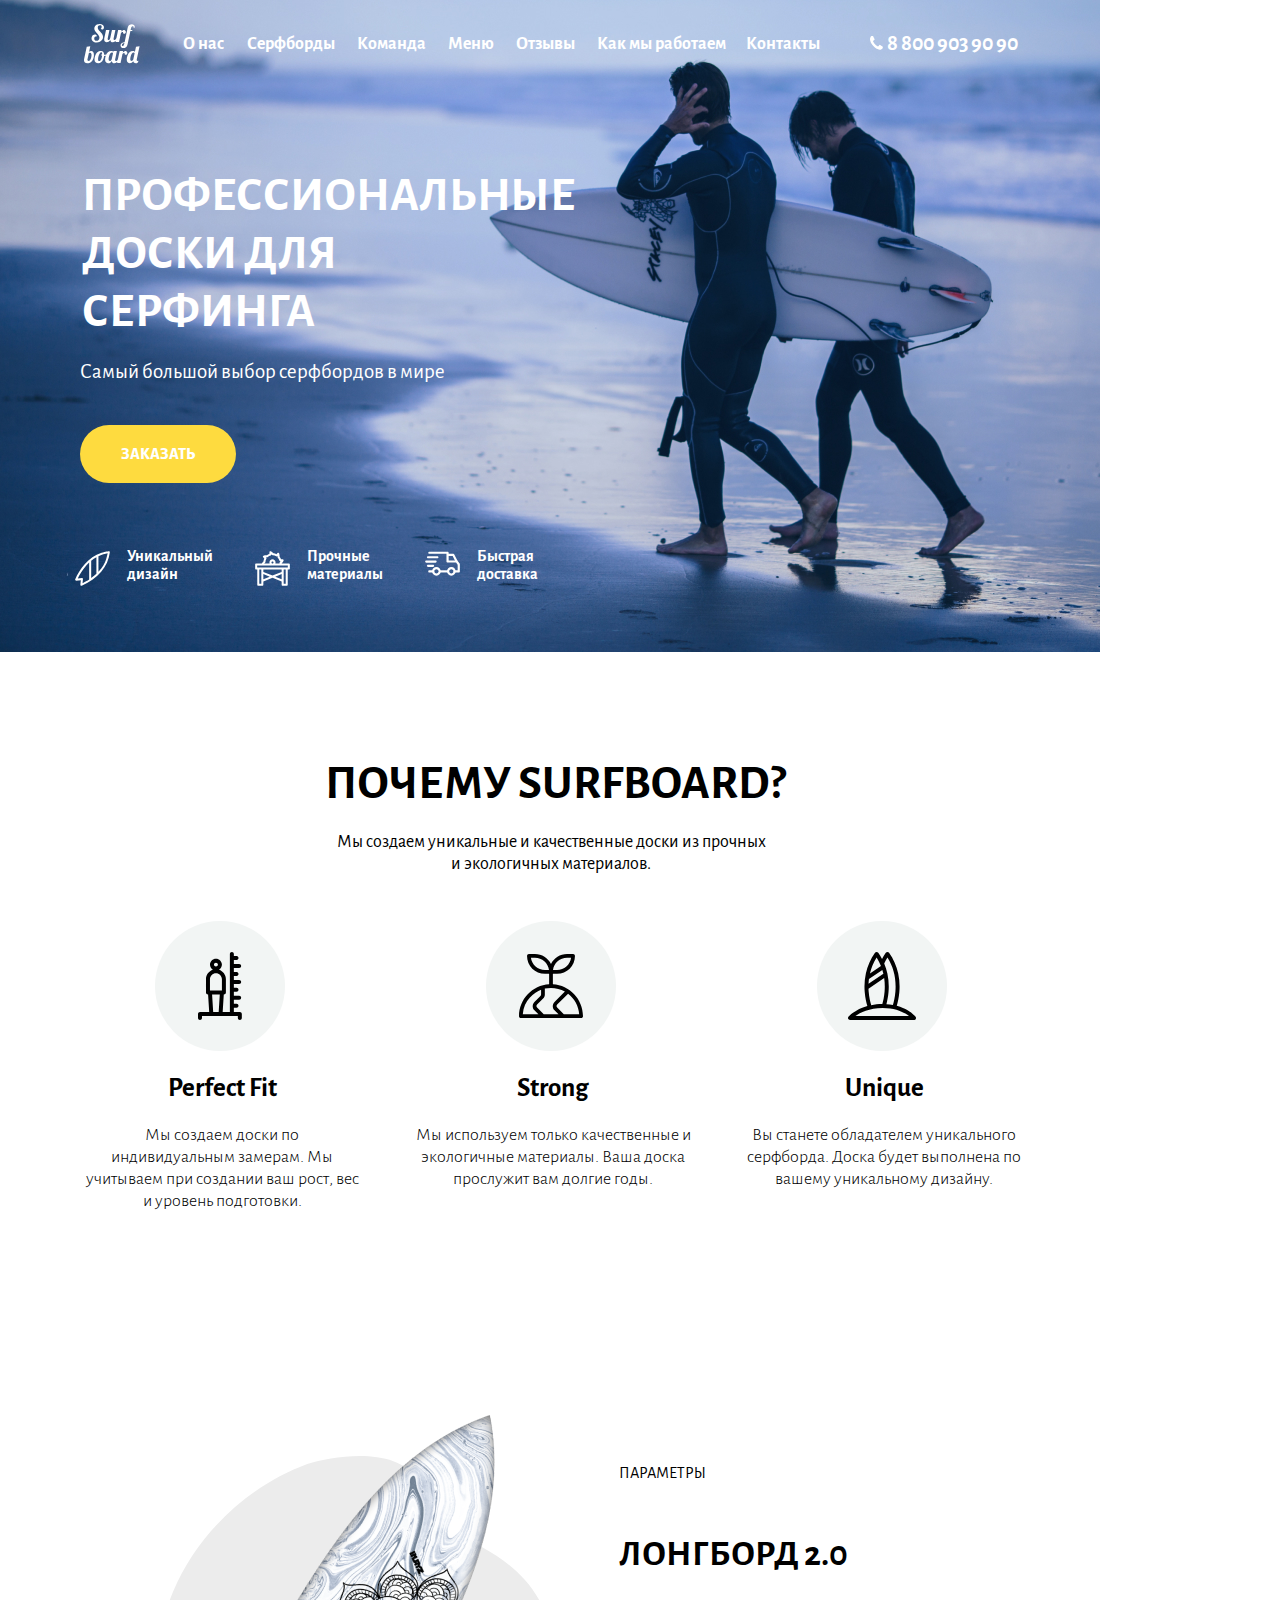
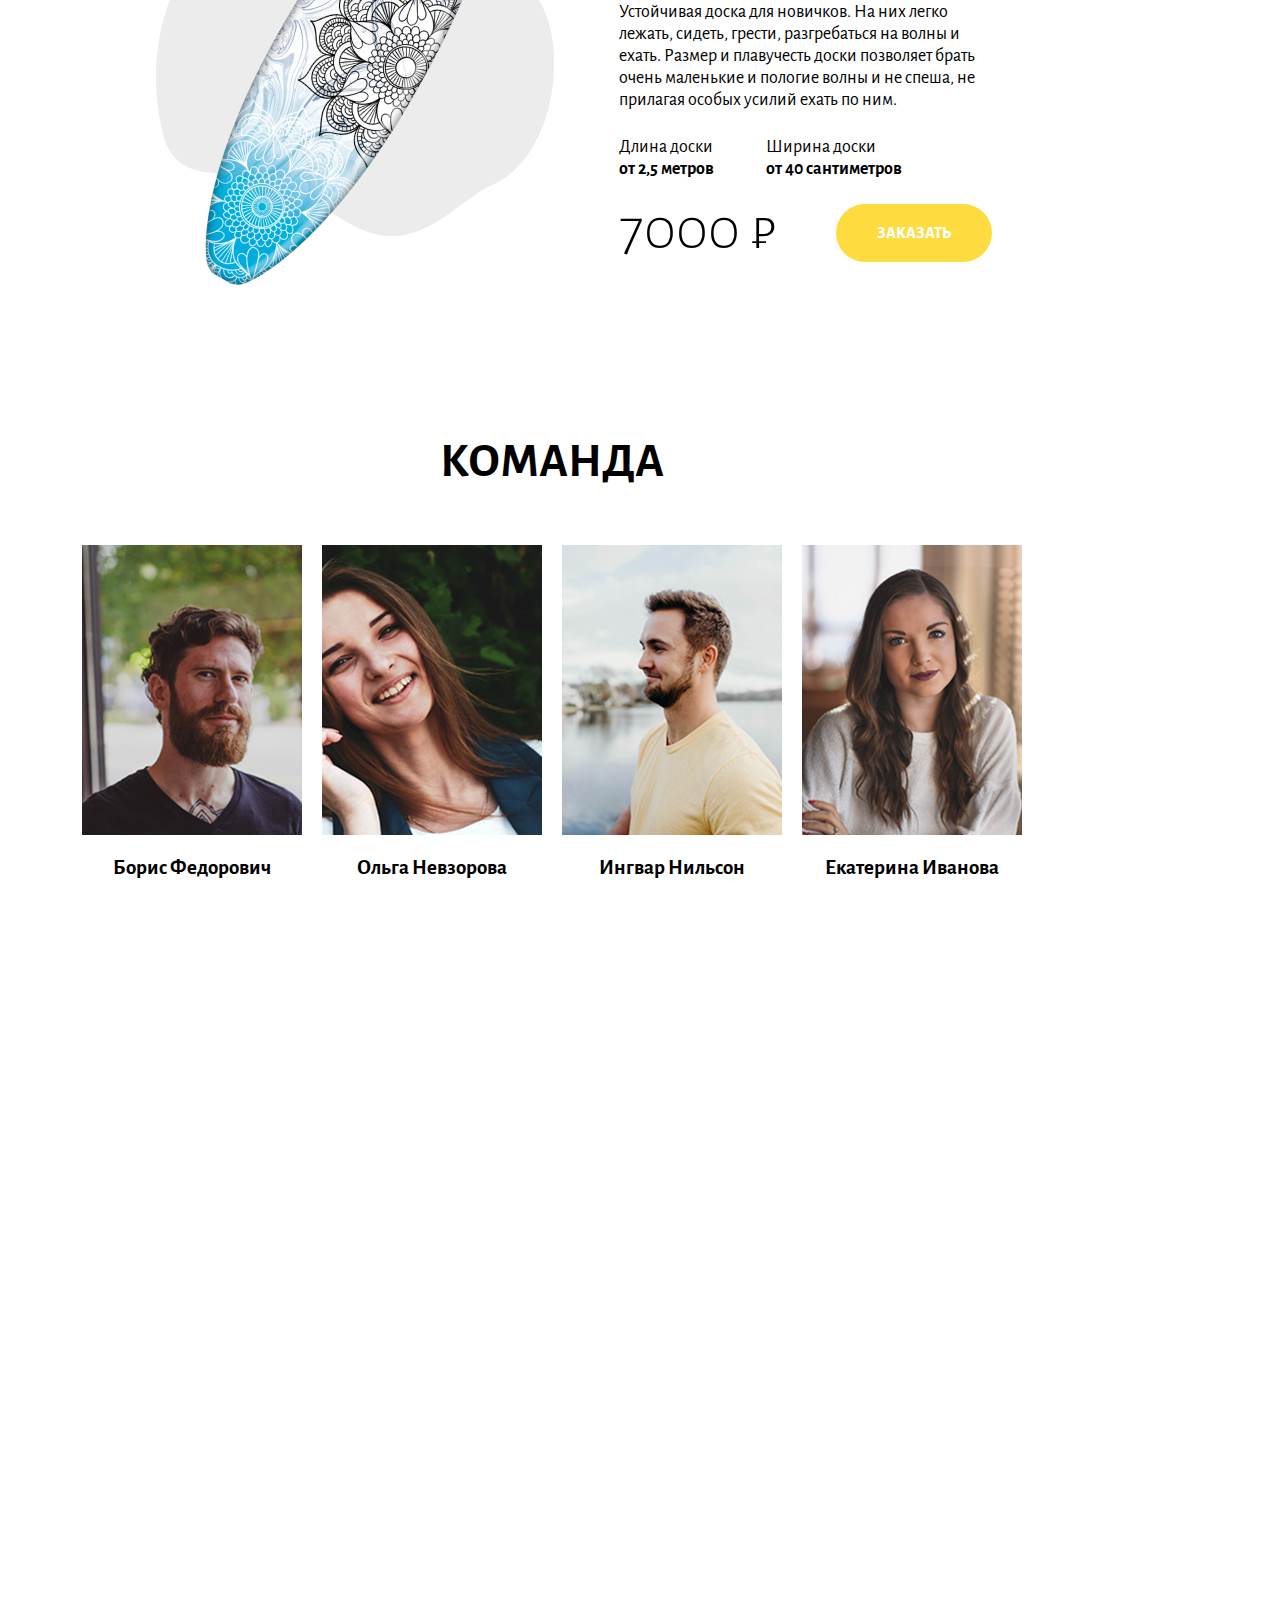
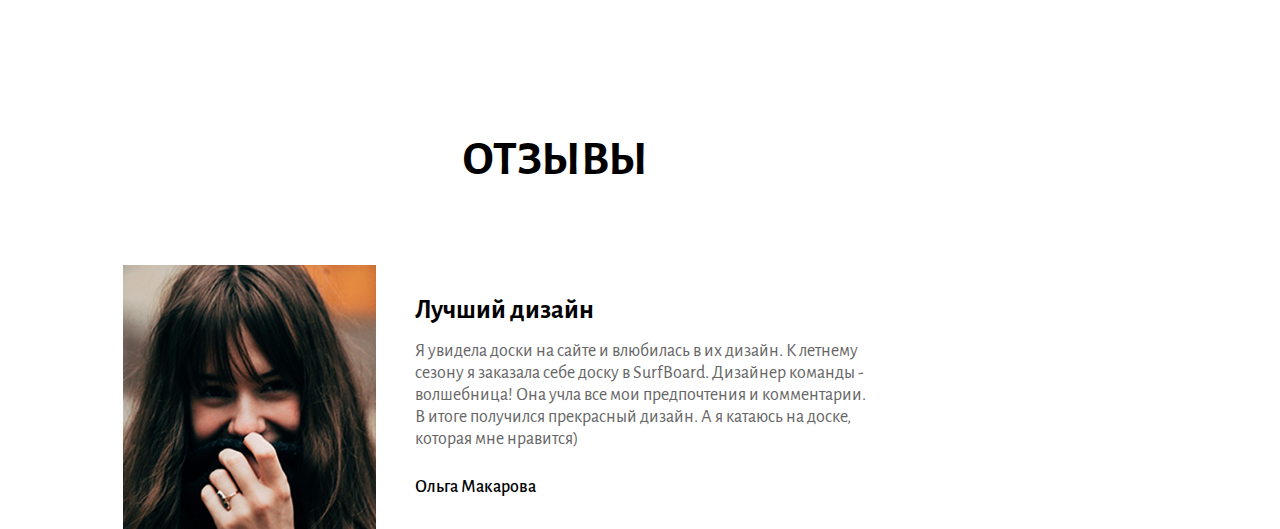
==== index.html @ ab2b44b0 "Новый проект" ====
<!DOCTYPE html>
<html lang="en">

<head>
    <meta charset="UTF-8">
    <meta http-equiv="X-UA-Compatible" content="IE=edge">
    <meta name="viewport" content="width=device-width, initial-scale=1.0">
    <link rel="preconnect" href="https://fonts.googleapis.com">
    <link rel="preconnect" href="https://fonts.gstatic.com" crossorigin>
    <link href="https://fonts.googleapis.com/css2?family=Alegreya+Sans:wght@300;400;700;800&display=swap"
        rel="stylesheet">
    <link href="styles/style.css" rel="stylesheet" type="text/css">
    <title>Surfboard</title>
</head>

<body>
    <div class="main__background">
        <header>
            <img class="logo" src="img/logo.svg">
            <nav class="navigation">
                <ul class="navigation__items">
                    <li class="navigation__item"><a href="">О нас </a></li>
                    <li class="navigation__item"><a href="">Серфборды </a></li>
                    <li class="navigation__item"><a href="">Команда </a></li>
                    <li class="navigation__item"><a href="">Меню </a></li>
                    <li class="navigation__item"><a href="">Отзывы </a></li>
                    <li class="navigation__item"><a href="">Как мы работаем </a></li>
                    <li class="navigation__item"><a href="">Контакты </a></li>
                </ul>
            </nav>
            <main>
                <div class="contact">
                    <img class="contact__img" src="img/phone.svg">
                    <div class="contact__tel">8 800 903 90 90</div>
                </div>
        </header>
        <section class="main">
            <h1 class="main__header">Профессиональные доски для серфинга</h1>

            <!--Вот тут будет бэкграунд и вопросики-->
            <div class="main__desc">Самый большой выбор серфбордов в мире</div>
            <a class="btn main__btn" href="">
                <span class="btn__text">ЗАКАЗАТЬ</span>

            </a>
            <ul class="features">
                <li class="features__item"><img class="features__item__img" src="img/unic.svg">Уникальный дизайн </li>
                <li class="features__item"><img class="features__item__img" src="img/material.svg">Прочные материалы
                </li>
                <li class="features__item"><img class="features__item__img" src="img/car.svg">Быстрая доставка </li>
            </ul>
        </section>
    </div>
    <section class="advantages">
        <h1 class="advantages__header">Почему surfboard?</h1>
        <div class="advantages__desc">Мы создаем уникальные и качественные доски из прочных и экологичных материалов.
        </div>
        <ul class="advantages__list">
            <li class="advantages-item">
                <div class="advantages-item__img-first"></div>
                <div class="advantages-item__header">Perfect Fit</div>
                <div class="advantages-item__desc">Мы создаем доски по индивидуальным замерам. Мы учитываем при создании
                    ваш рост, вес и уровень подготовки.</div>
            </li>
            <li class="advantages-item">
                <div class="advantages-item__img-second"></div>
                <div class="advantages-item__header">Strong</div>
                <div class="advantages-item__desc">Мы используем только качественные и экологичные материалы. Ваша доска
                    прослужит вам долгие годы.</div>
            </li>
            <li class="advantages-item">
                <div class="advantages-item__img-third"></div>
                <div class="advantages-item__header">Unique</div>
                <div class="advantages-item__desc">Вы станете обладателем уникального серфборда. Доска будет выполнена
                    по вашему уникальному дизайну.</div>
            </li>

        </ul>
    </section>
    <section class="board-karusel">
        <h2 class="visually-hidden">Лонгборд 2.0</h2>
        <div class="board-karusel__desc">
            <img class="board-karusel__img" src="img/board.png">
            <div class="board-karusel__setting">ПАРАМЕТРЫ</div>
            <div class="board-karusel__header">Лонгборд 2.0</div>
            <div class="board-karusel__about">Устойчивая доска для новичков. На них легко лежать, сидеть, грести,
                разгребаться на волны и ехать. Размер и плавучесть доски позволяет брать очень маленькие и пологие волны
                и
                не спеша, не прилагая особых усилий ехать по ним.
            </div>
            <ul class="board-karusel__sizes">
                <li class="board-karusel__sizes__header-width">Длина доски</li>
                <li class="board-karusel__sizes__header-height">Ширина доски </li>
                <li class="board-karusel__sizes__width"> от 2,5 метров </li>
                <li class="board-karusel__sizes__height"> от 40 сантиметров </li>
            </ul>
            <div class="board-karusel__price">7000 &#8381;</div>
            <a class="btn board-karusel__btn" href="">
                <span class="btn__text">ЗАКАЗАТЬ</span>

            </a>
        </div>
    </section>
    <section class="team">
        <h1 class="team__header">Команда</h1>
        <ul class="team__members">
            <li class="team__member"><img class="team__member__img" src="img/team1.jpg">Борис Федорович </li>
            <li class="team__member"><img class="team__member__img" src="img/team2.jpg">Ольга Невзорова </li>
            <li class="team__member"><img class="team__member__img" src="img/team3.jpg">Ингвар Нильсон </li>
            <li class="team__member"><img class="team__member__img" src="img/team4.jpg">Екатерина Иванова </li>

        </ul>
    </section>
    <section class="reviews">
        <h1 class="reviews__header">Отзывы</h1>
        <div class="review">
            <img class="reviews__img" src="img/review1.jpg">
            <div class="review__header">Лучший дизайн</div>
            <div class="review__text">Я увидела доски на сайте и влюбилась в их дизайн. К летнему сезону я заказала себе
                доску в SurfBoard. Дизайнер команды - волшебница! Она учла все мои предпочтения и комментарии. В итоге
                получился прекрасный дизайн. А я катаюсь на доске, которая мне нравится)
            </div>
            <div class="review__author">Ольга Макарова
            </div>

        </div>
    </section>
    </main>

</body>

</html>
---- styles/style.css ----
* {
    margin: 0;
    padding: 0;
}

:root {

    --white: #FFFFFF;
    --black: #292929;
}

li {
    list-style: none;
}

a:-webkit-any-link {
    list-style: none;
    text-decoration: none;
    color: var(--white);
}

html {
    font-family: Alegreya Sans;
}

body {

    width: 1110px;
    position: relative;
}

.logo {
    position: absolute;
    top: 24px;
    left: 84px;
}

.main__background {

    background: url("../img/bg.jpg");
    position: absolute;
    width: 1100px;
    height: 652px;
}

.navigation__items {
    width: 637px;
    display: grid;
    grid-template-columns: 1fr 1fr 1fr 1fr 1fr 20% 1fr;
    margin-top: 29px;
    margin-left: 183px;
    gap: 22px;
    color: var(--white);
}

.contact__img {
    position: relative;
    left: 870px;
    top: -24px;
}

.contact__tel {

    font-size: 22px;
    font-style: normal;
    font-weight: 700;
    line-height: 18px;
    letter-spacing: 0px;
    text-align: left;
    color: var(--white);
    position: relative;
    left: 887px;
    top: -45px;

}

.navigation__item {

    font-size: 18px;
    font-style: normal;
    font-weight: 700;
    line-height: 30px;
    letter-spacing: 0px;
    text-align: left;
    white-space: nowrap;

}

.main__header {
    font-family: Alegreya Sans;
    font-size: 48px;
    font-style: normal;
    font-weight: 700;
    line-height: 58px;
    letter-spacing: 0px;
    text-align: left;
    width: 450px;
    text-transform: uppercase;
    margin-top: 70px;
    margin-left: 82px;
    color: var(--white);
}

.main__desc {

    font-size: 21px;
    font-style: normal;
    font-weight: 400;
    line-height: 25px;
    letter-spacing: 0px;
    text-align: left;
    margin-top: 18px;
    margin-left: 80px;
    color: var(--white);
}

.btn {
    height: 60px;
    width: 156px;
    position: relative;
    border-radius: 100px;
    padding: 21px 41px;
    background-color: #FEDB3F;
}

.btn__text {

    font-size: 16px;
    font-style: normal;
    font-weight: 800;
    line-height: 18px;
    letter-spacing: 0px;
    text-align: center;
    text-transform: uppercase;
}

.main__btn {
    left: 80px;
    top: 61px;
}

.features {
    display: grid;
    width: 202px;
    grid-template-columns: 1fr 1fr 1fr;
    gap: 94px;
    margin-top: 144px;
    margin-left: 127px;
    position: relative;
    color: var(--white);
}

.features__item {

    font-size: 16px;
    font-style: normal;
    font-weight: 700;
    line-height: 18px;
    letter-spacing: 0px;
    text-align: left;
}

.features__item__img {
    position: absolute;
    margin-left: -52px;
    margin-top: 4px;
}

.advantages__header {
    font-size: 48px;
    font-style: normal;
    font-weight: 700;
    line-height: 58px;
    letter-spacing: 0px;
    text-align: center;
    text-transform: uppercase;
}

.advantages__desc {
    font-size: 18px;
    font-style: normal;
    font-weight: 400;
    line-height: 22px;
    letter-spacing: 0px;
    text-align: center;
    width: 436px;
    margin-top: 18px;
    margin-left: 333px;
}

.advantages-item__header {
    font-size: 27px;
    font-style: normal;
    font-weight: 700;
    line-height: 32px;
    letter-spacing: 0px;
    text-align: center;
    margin-top: 61px;
}

.advantages-item__desc {
    font-size: 18px;
    font-style: normal;
    font-weight: 300;
    line-height: 22px;
    letter-spacing: 0px;
    margin-top: 20px;
    text-align: center;
}

.advantages {
    position: relative;
    top: 755px;
}

.advantages__list {

    display: grid;
    grid-template-columns: 1fr 1fr 1fr;
    margin-left: 82px;
    margin-top: 136px;
    width: 940px;
    gap: 51px;
}

.advantages-item {
    width: 280px;
}

.advantages-item__img-third {
    position: absolute;
    top: 166px;
    margin-left: 73px;
    border: 0px solid #F2F5F4;
    border-radius: 50%;
    width: 130px;
    padding: 0px;
    height: 130px;
    background: url(/img/unique.svg) no-repeat;
    background-position: center;
    background-color: #F2F5F4;
}

.advantages-item__img-first {
    position: absolute;
    top: 166px;
    margin-left: 73px;
    border: 0px solid #F2F5F4;
    border-radius: 50%;
    width: 130px;
    padding: 0px;
    height: 130px;
    background: url(/img/Perfect.svg) no-repeat;
    background-position: center;
    background-color: #F2F5F4;
}

.advantages-item__img-second {
    position: absolute;
    top: 166px;
    margin-left: 73px;
    border: 0px solid #F2F5F4;
    border-radius: 50%;
    width: 130px;
    padding: 0px;
    height: 130px;
    background: url(/img/strong.svg) no-repeat;
    background-position: center;
    background-color: #F2F5F4;
}

.board-karusel {
    position: relative;
    top: 867px;
}

.visually-hidden {
    display: none;
}

.board-karusel__header {

    font-size: 36px;
    font-style: normal;
    font-weight: 700;
    line-height: 43px;
    letter-spacing: 0px;
    text-align: left;
    text-transform: uppercase;
    margin-top: 50px;

}

.board-karusel__about, .board-karusel__sizes__header-width, .board-karusel__sizes__header-height {

    font-size: 18px;
    font-style: normal;
    font-weight: 400;
    line-height: 22px;
    letter-spacing: 0px;
    text-align: left;
    margin-top: 25px;


}

.board-karusel__sizes__width, .board-karusel__sizes__height {

    font-size: 18px;
    font-style: normal;
    font-weight: 700;
    line-height: 22px;
    letter-spacing: 0px;
    text-align: left;

}

.board-karusel__price {
    font-family: Alegreya Sans;
    font-size: 60px;
    font-style: normal;
    font-weight: 300;
    line-height: 60px;
    letter-spacing: 0px;
    text-align: left;
    margin-top: 20px;

}

.board-karusel__desc {

    width: 374px;
    margin-top: 140px;
    margin-left: 619px;
}

.board-karusel__img {
    position: absolute;
    left: 156px;
    top: -87px;

    background: no-repeat center/100% url("/img/around-board.svg");
}

.board-karusel__sizes {
    display: grid;
    grid-template-columns: 1fr 1fr;
    width: 293px;
}

.board-karusel__btn {
    margin-left: 217px;
    top: -36px;
}

.team {
    margin-top: 1021px;
    margin-left: 82px;
}

.team__members {
    display: grid;
    grid-template-columns: 1fr 1fr 1fr 1fr;
    width: 940px;
    gap: 20px;
}

.team__header {
    text-transform: uppercase;
    font-size: 48px;
    font-style: normal;
    font-weight: 700;
    line-height: 58px;
    letter-spacing: 0px;
    text-align: center;
    margin-bottom: 54px;
    margin-left: -89px;
}

.team__member {
    font-size: 21px;
    font-style: normal;
    font-weight: 700;
    line-height: 25px;
    letter-spacing: 0px;
    text-align: center;
}

.team__member__img {
    margin-bottom: 14px;
}

.reviews__header {
    font-size: 48px;
    font-style: normal;
    font-weight: 700;
    line-height: 58px;
    letter-spacing: 0px;
    text-align: center;
    margin-top: 851px;
    text-transform: uppercase;
}

.review__header {
    font-size: 27px;
    font-style: normal;
    font-weight: 700;
    line-height: 32px;
    letter-spacing: 0px;
    text-align: left;
    margin-bottom: 14px;

}

.review__text {

    font-size: 18px;
    font-style: normal;
    font-weight: 400;
    line-height: 22px;
    letter-spacing: 0px;
    text-align: left;
    width: 463px;
    margin-bottom: 25px;
    color: #666666;
    ;


}

.review__author {
    font-size: 18px;
    font-style: normal;
    font-weight: 500;
    line-height: 24px;
    letter-spacing: 0px;
    text-align: left;


}

.reviews__img {
    position: relative;
    top: 240px;
    left: -292px;
}

.review {
    margin-left: 415px;
    margin-top: -164px;

}
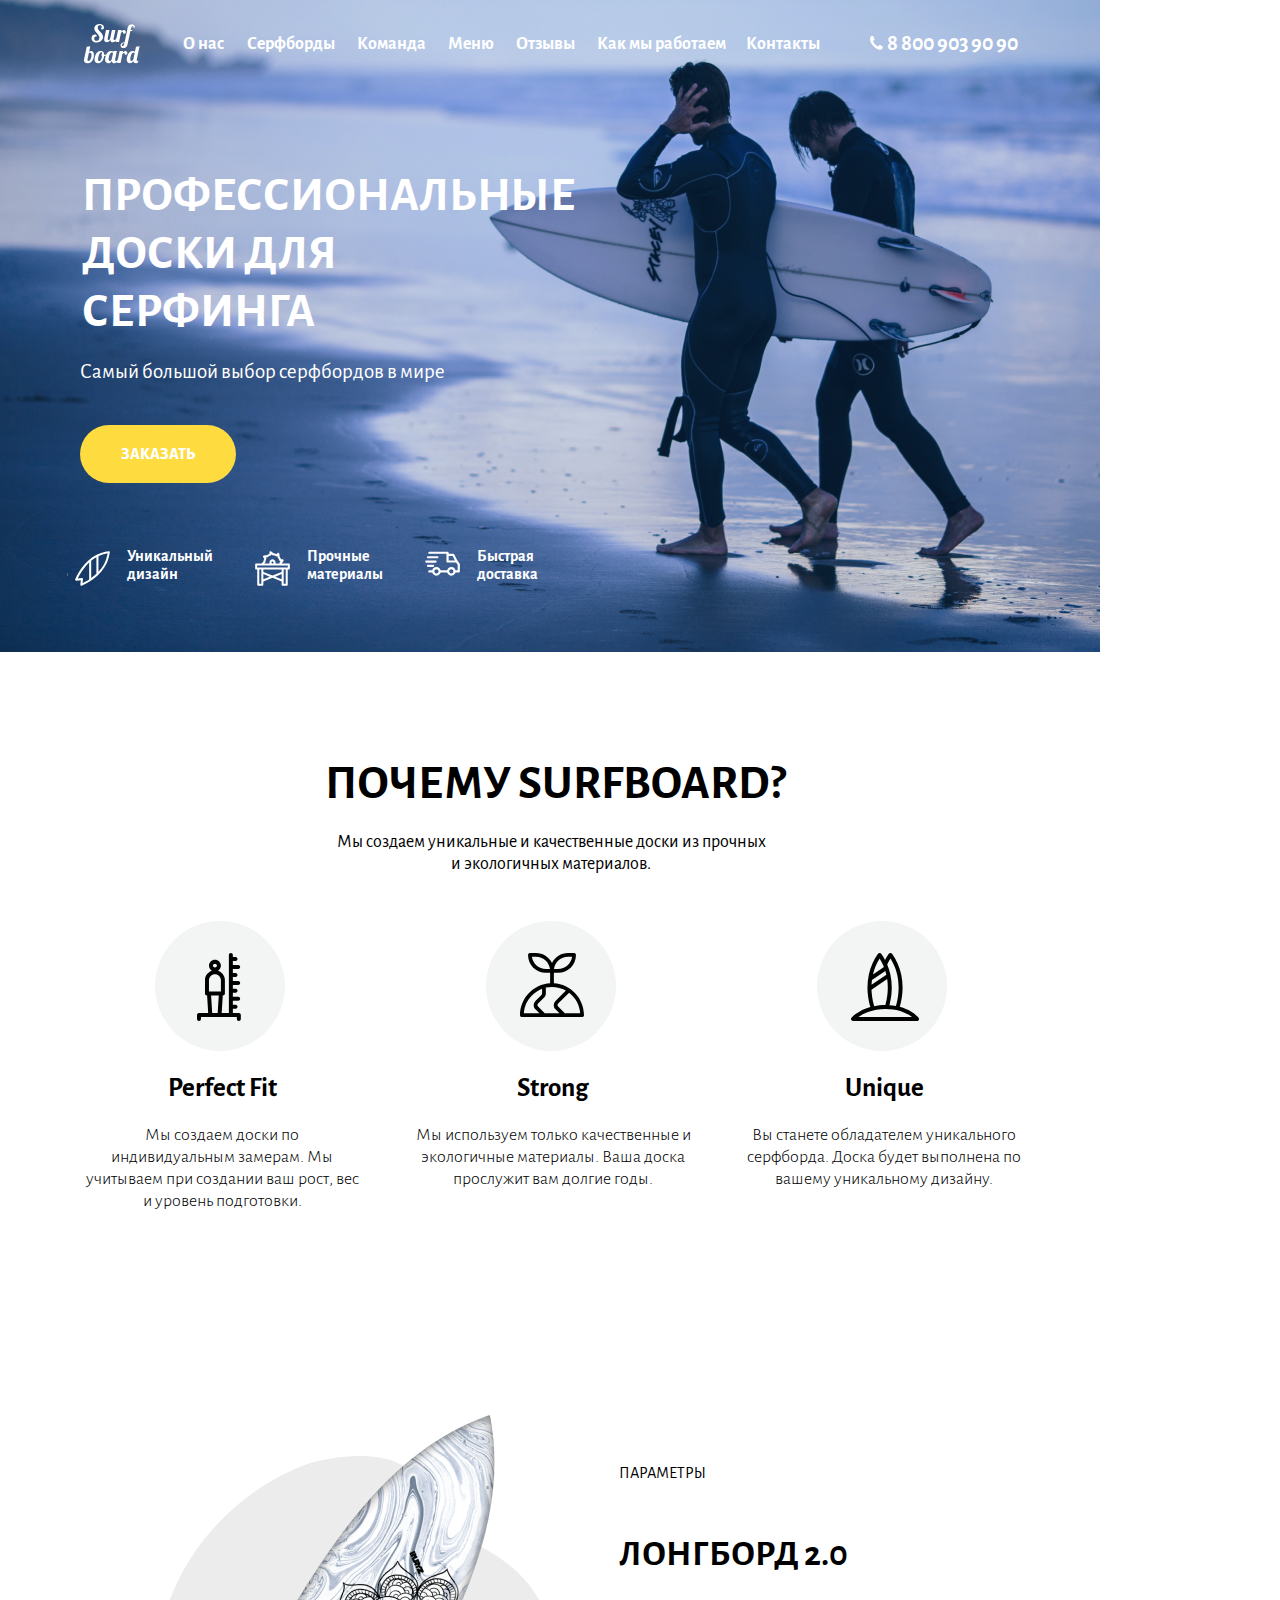
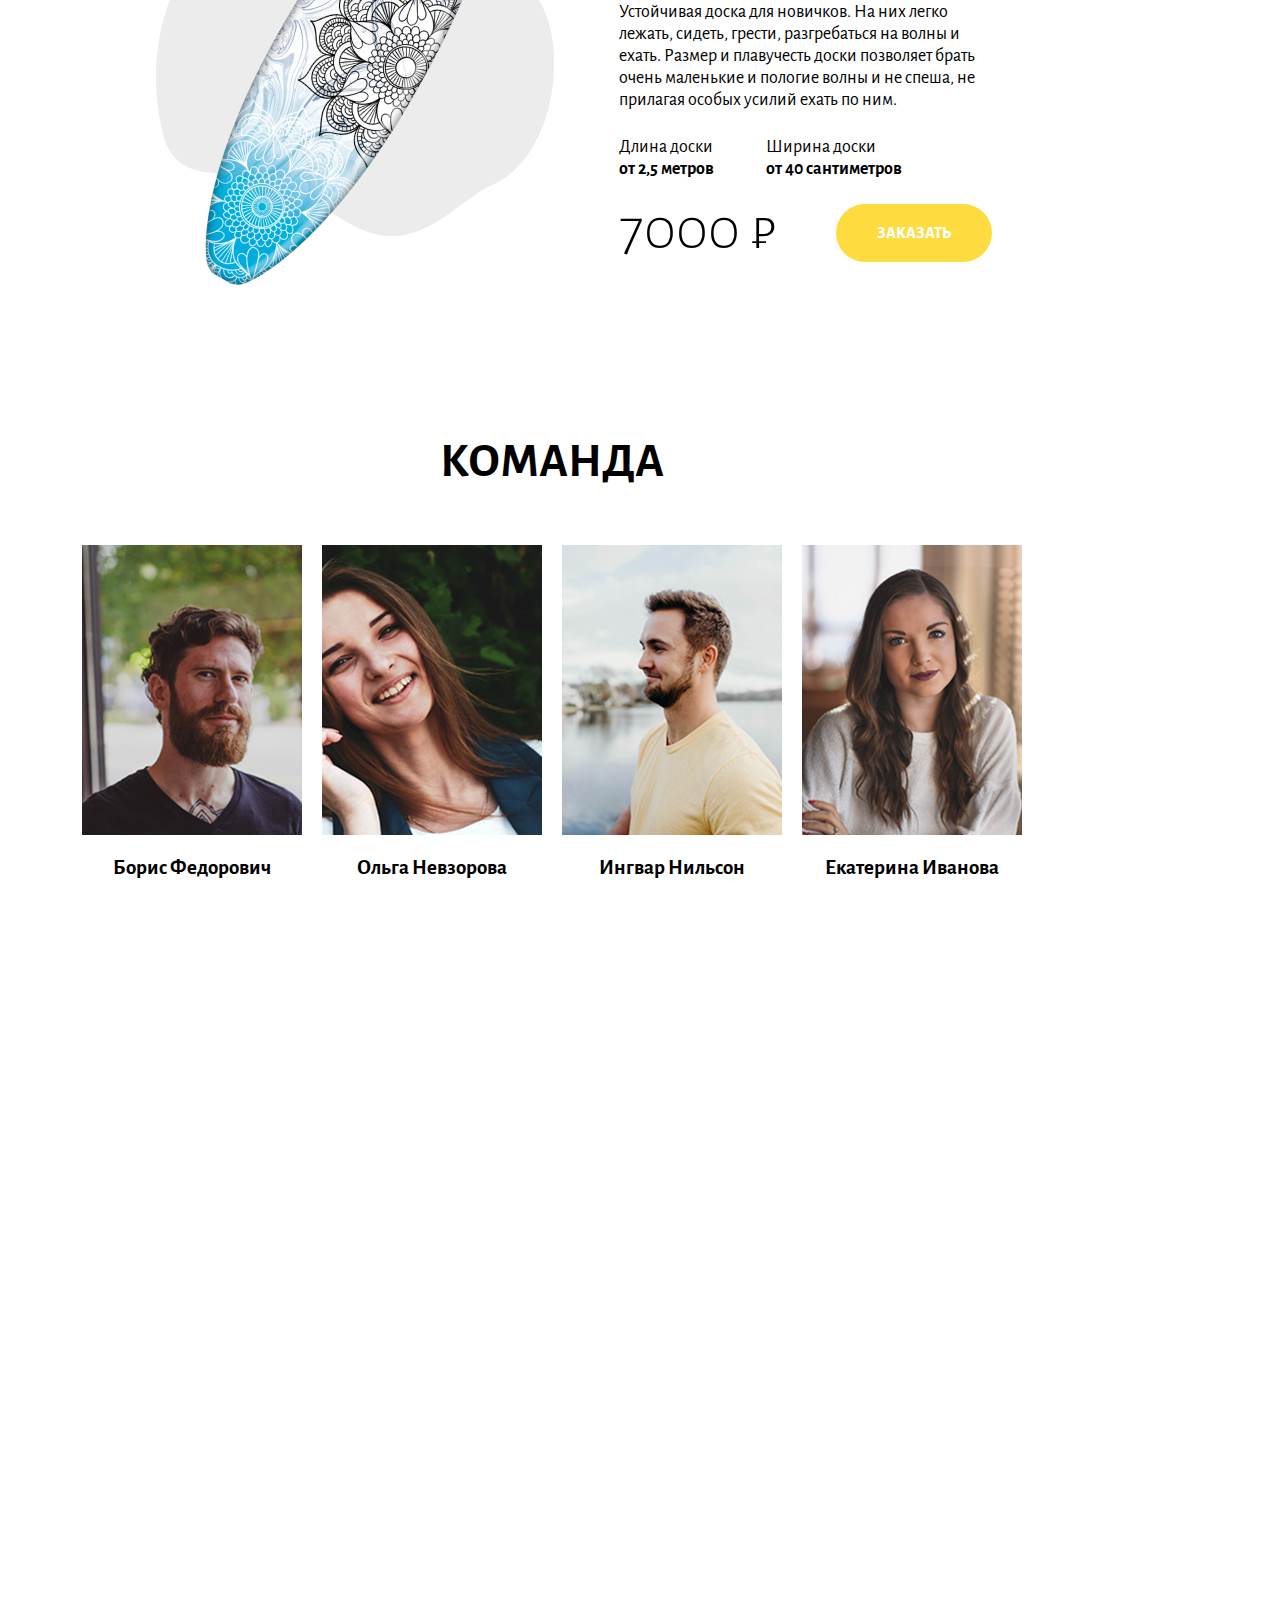
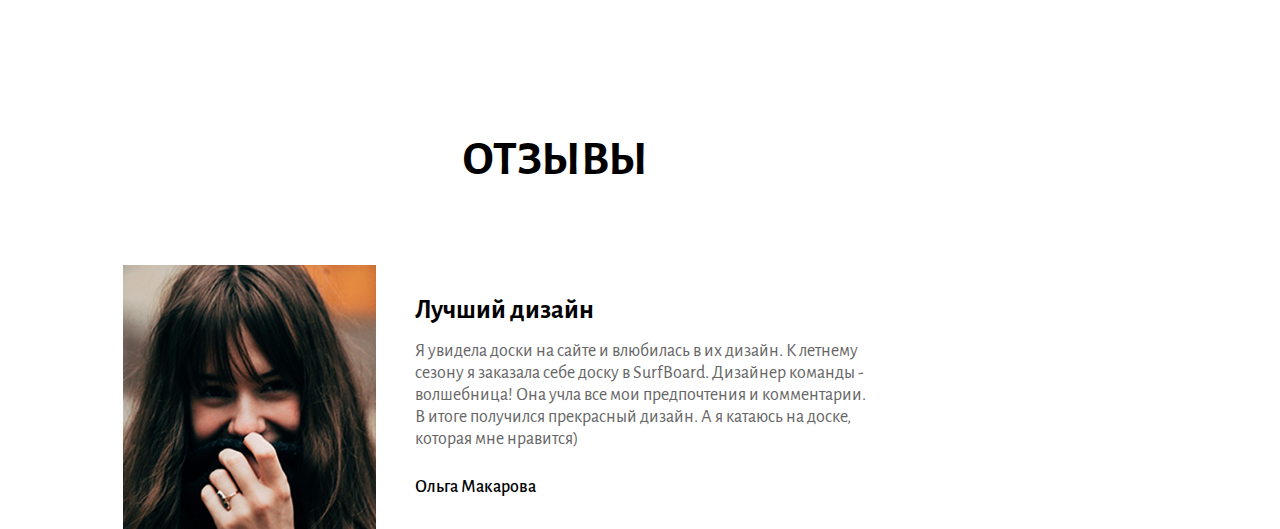
==== commit da0307c5: "С live показывался бэк в advantages,а без него-нет. Сделала по другому,чтобы работало" ====
--- a/index.html
+++ b/index.html
@@ -57,19 +57,19 @@
         </div>
         <ul class="advantages__list">
             <li class="advantages-item">
-                <div class="advantages-item__img-first"></div>
+                <div class="advantages-item__img-background"><img class="advantages-item__img" src="img/Perfect.svg"></div>
                 <div class="advantages-item__header">Perfect Fit</div>
                 <div class="advantages-item__desc">Мы создаем доски по индивидуальным замерам. Мы учитываем при создании
                     ваш рост, вес и уровень подготовки.</div>
             </li>
             <li class="advantages-item">
-                <div class="advantages-item__img-second"></div>
+                <div class="advantages-item__img-background"><img class="advantages-item__img advantages-item__img_dist" src="img/strong.svg"></div>
                 <div class="advantages-item__header">Strong</div>
                 <div class="advantages-item__desc">Мы используем только качественные и экологичные материалы. Ваша доска
                     прослужит вам долгие годы.</div>
             </li>
             <li class="advantages-item">
-                <div class="advantages-item__img-third"></div>
+                <div class="advantages-item__img-background"><img class="advantages-item__img advantages-item__img_dist" src="img/unique.svg"></div>
                 <div class="advantages-item__header">Unique</div>
                 <div class="advantages-item__desc">Вы станете обладателем уникального серфборда. Доска будет выполнена
                     по вашему уникальному дизайну.</div>
--- a/styles/style.css
+++ b/styles/style.css
@@ -227,7 +227,17 @@
     width: 280px;
 }
 
-.advantages-item__img-third {
+.advantages-item__img {
+    position: absolute;
+    top: 32px;
+    margin-left: 42px;
+}
+
+.advantages-item__img_dist {
+    margin-left: 34px;
+}
+
+.advantages-item__img-background {
     position: absolute;
     top: 166px;
     margin-left: 73px;
@@ -236,36 +246,6 @@
     width: 130px;
     padding: 0px;
     height: 130px;
-    background: url(/img/unique.svg) no-repeat;
-    background-position: center;
-    background-color: #F2F5F4;
-}
-
-.advantages-item__img-first {
-    position: absolute;
-    top: 166px;
-    margin-left: 73px;
-    border: 0px solid #F2F5F4;
-    border-radius: 50%;
-    width: 130px;
-    padding: 0px;
-    height: 130px;
-    background: url(/img/Perfect.svg) no-repeat;
-    background-position: center;
-    background-color: #F2F5F4;
-}
-
-.advantages-item__img-second {
-    position: absolute;
-    top: 166px;
-    margin-left: 73px;
-    border: 0px solid #F2F5F4;
-    border-radius: 50%;
-    width: 130px;
-    padding: 0px;
-    height: 130px;
-    background: url(/img/strong.svg) no-repeat;
-    background-position: center;
     background-color: #F2F5F4;
 }
 
@@ -288,7 +268,6 @@
     text-align: left;
     text-transform: uppercase;
     margin-top: 50px;
-
 }
 
 .board-karusel__about, .board-karusel__sizes__header-width, .board-karusel__sizes__header-height {
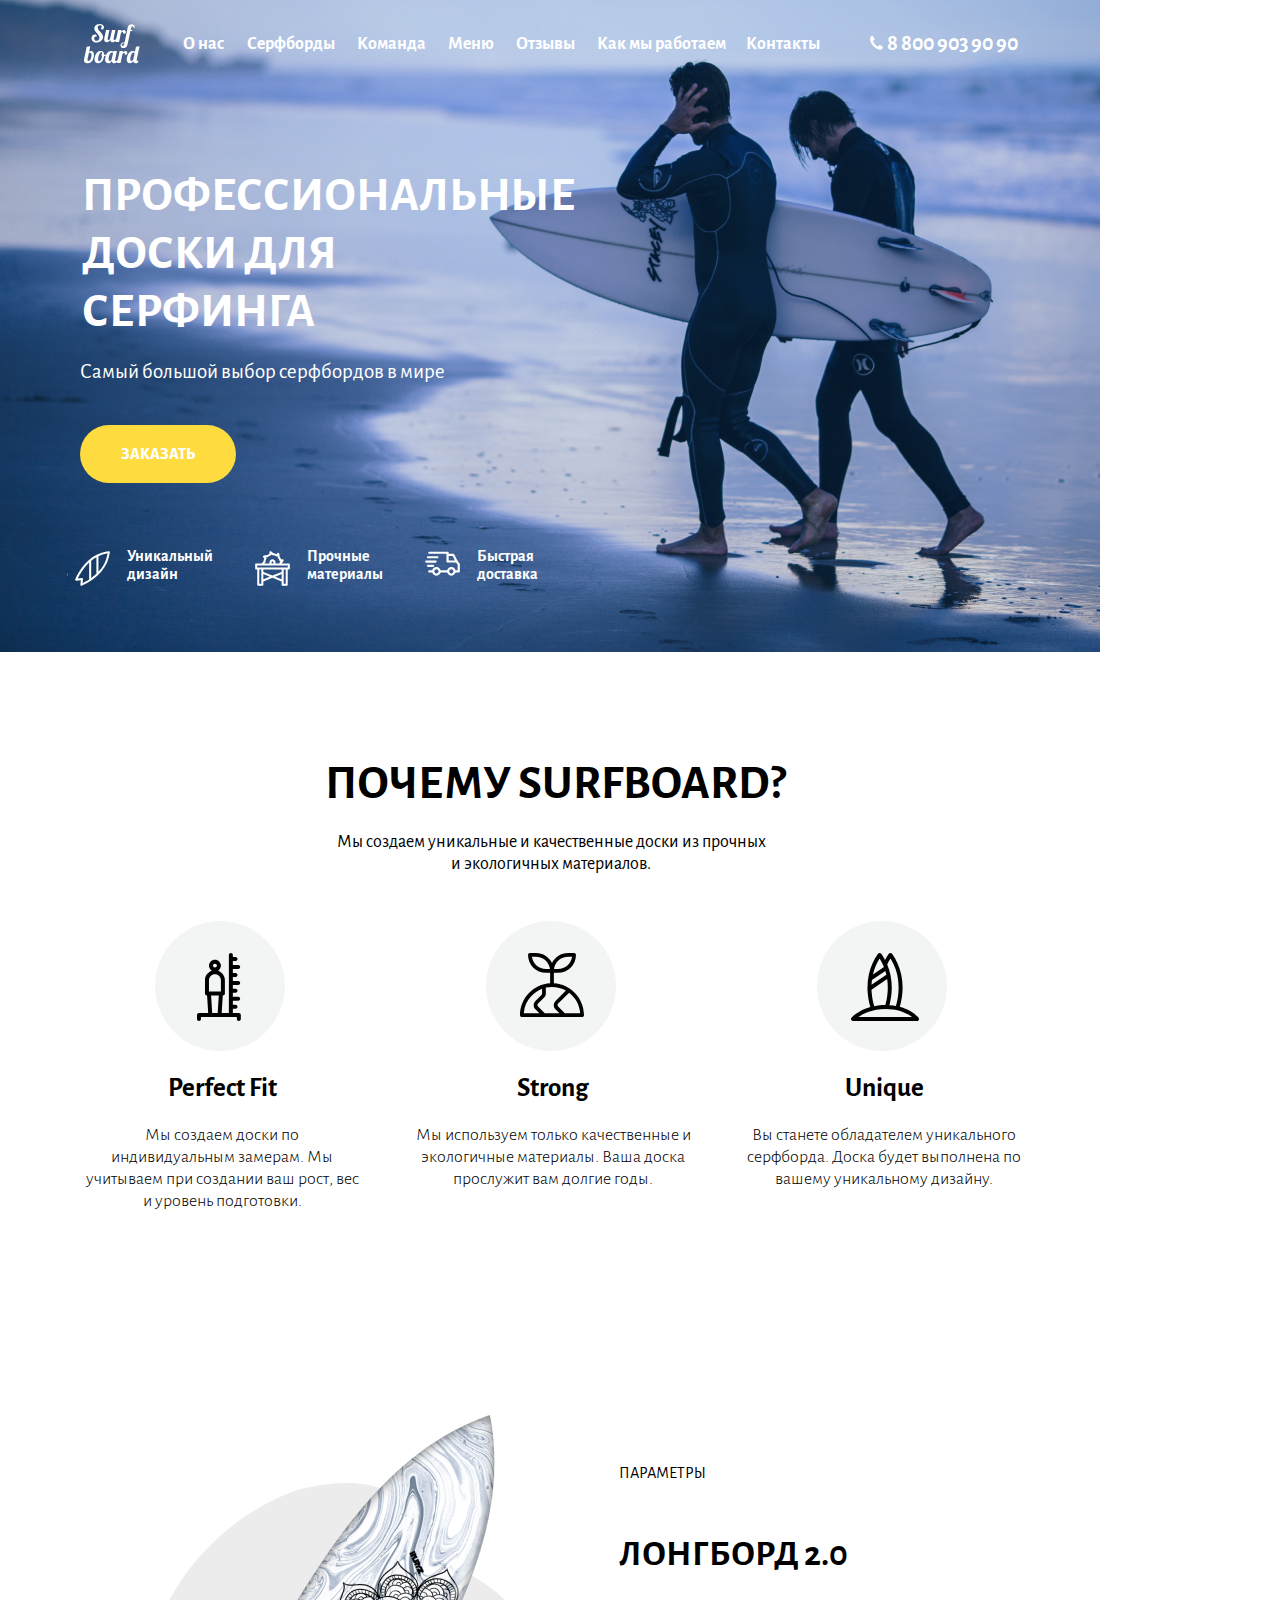
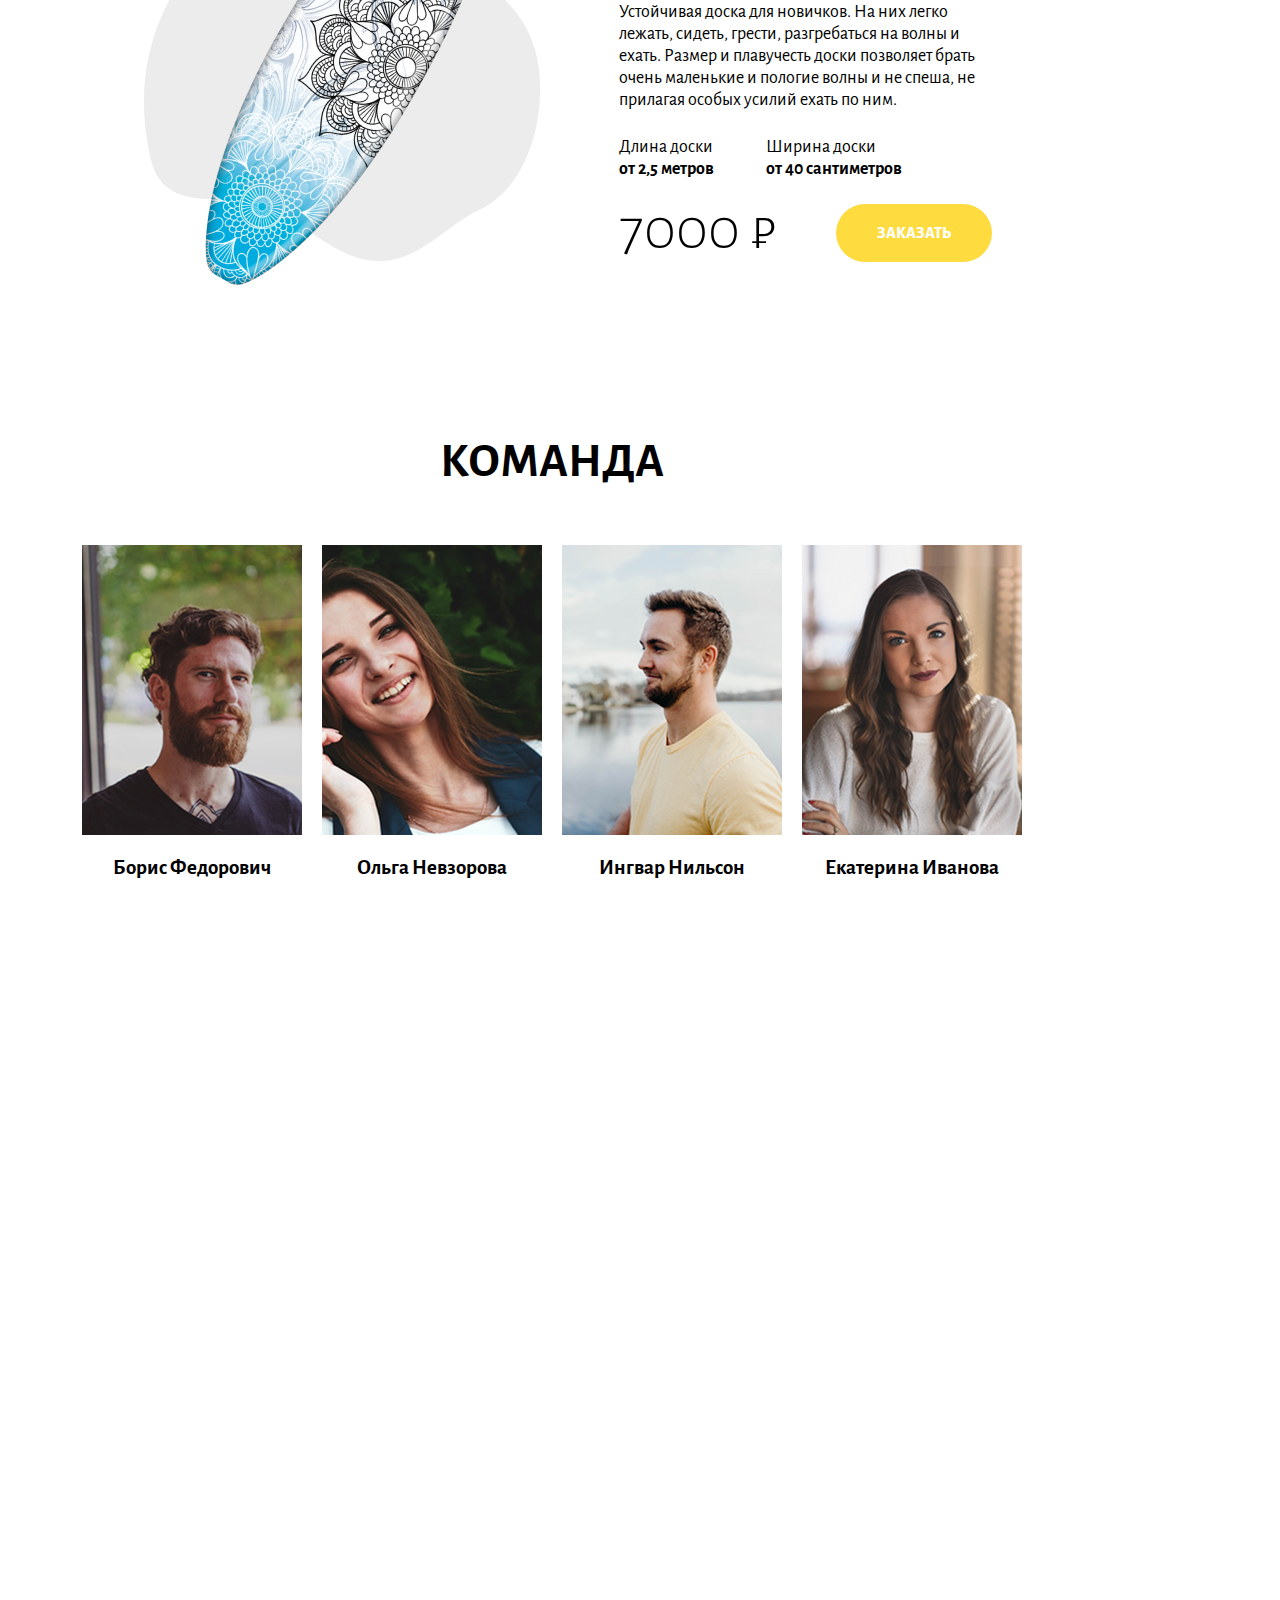
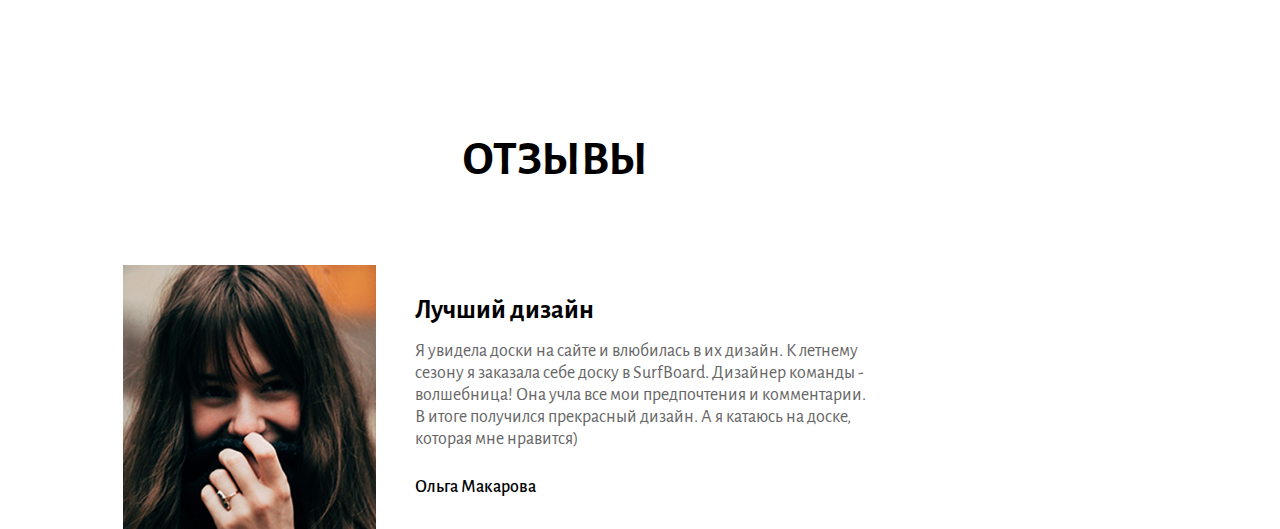
==== commit 1786dbf2: "С live показывался бэк в board-karusel,с локального-нет. Исправила,но не думаю,что корректно,потому " ====
--- a/index.html
+++ b/index.html
@@ -80,7 +80,7 @@
     <section class="board-karusel">
         <h2 class="visually-hidden">Лонгборд 2.0</h2>
         <div class="board-karusel__desc">
-            <img class="board-karusel__img" src="img/board.png">
+            <img class="board-karusel__bg" src="img/around-board.svg"> <img class="board-karusel__img" src="img/board.png">
             <div class="board-karusel__setting">ПАРАМЕТРЫ</div>
             <div class="board-karusel__header">Лонгборд 2.0</div>
             <div class="board-karusel__about">Устойчивая доска для новичков. На них легко лежать, сидеть, грести,
--- a/styles/style.css
+++ b/styles/style.css
@@ -313,12 +313,17 @@
     margin-left: 619px;
 }
 
+.board-karusel__bg {
+
+    position: absolute;
+    left: 144px;
+    top: 19px;
+}
+
 .board-karusel__img {
     position: absolute;
     left: 156px;
     top: -87px;
-
-    background: no-repeat center/100% url("/img/around-board.svg");
 }
 
 .board-karusel__sizes {
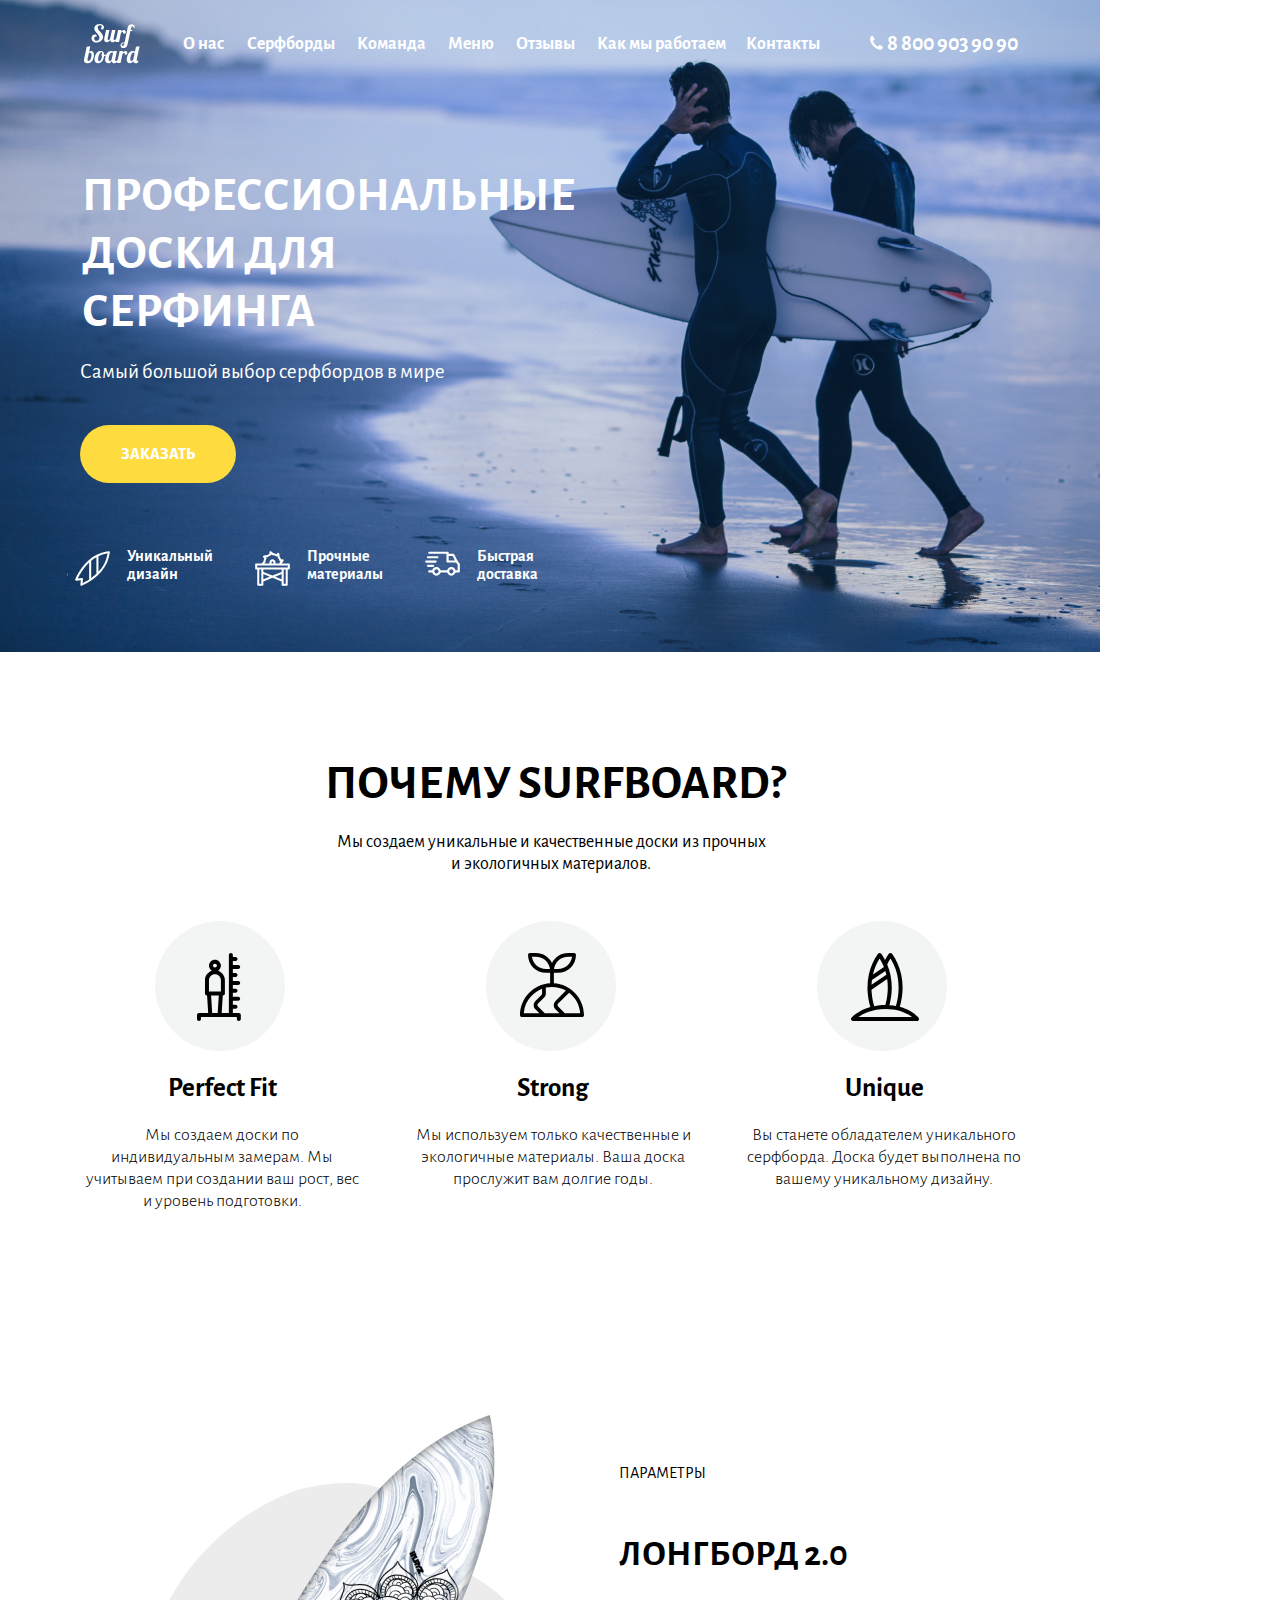
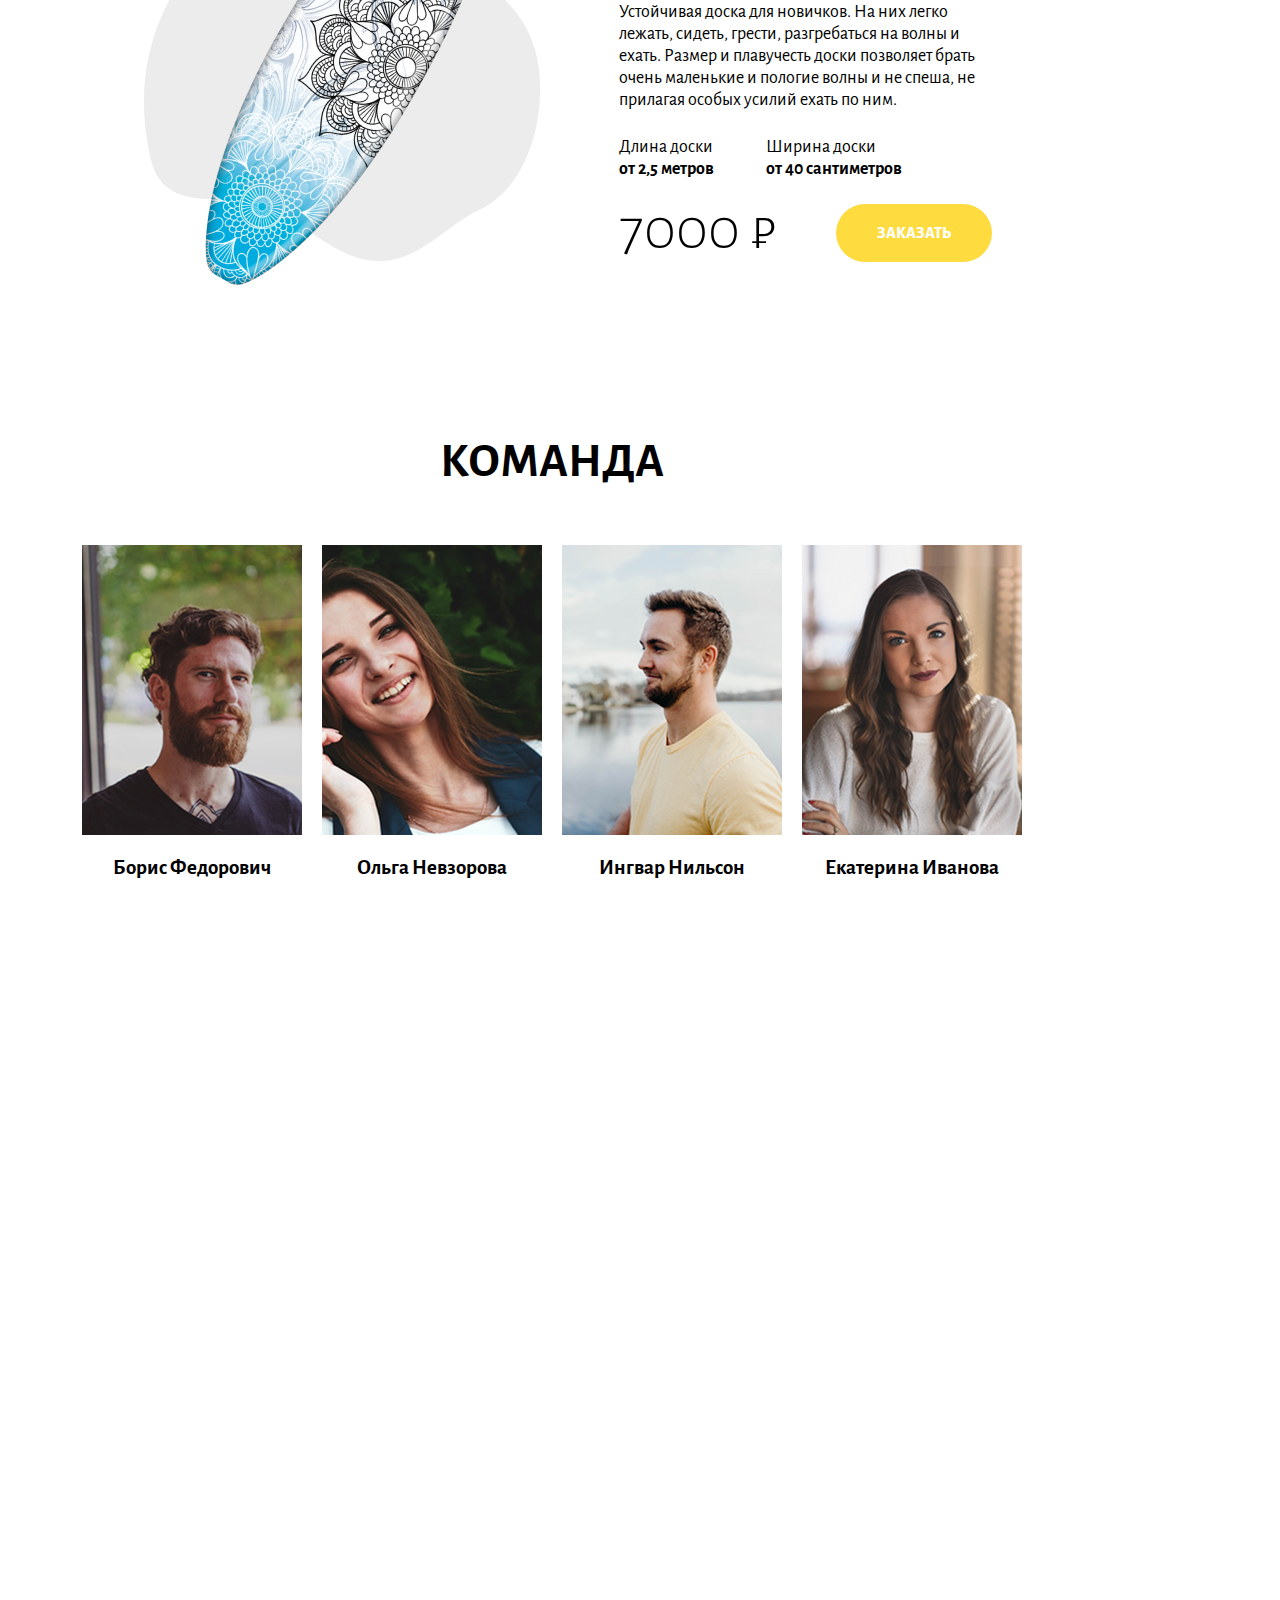
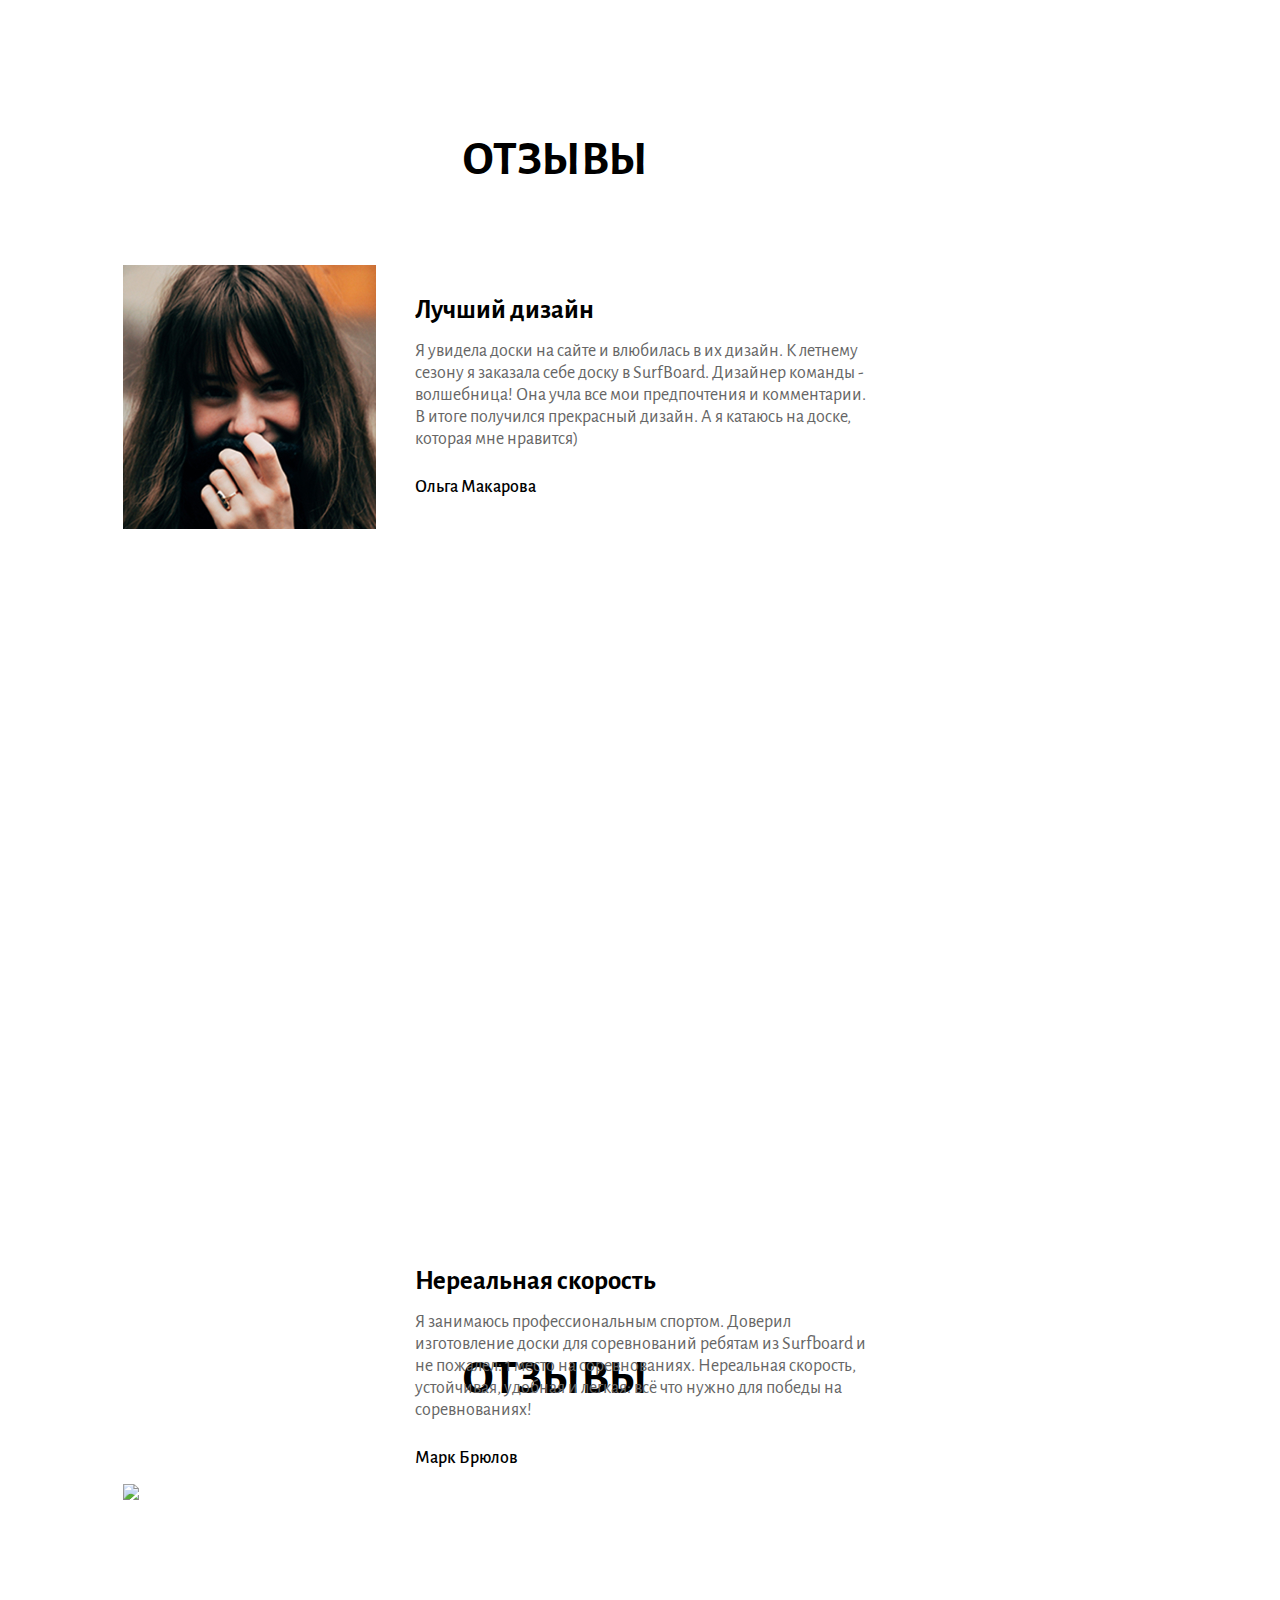
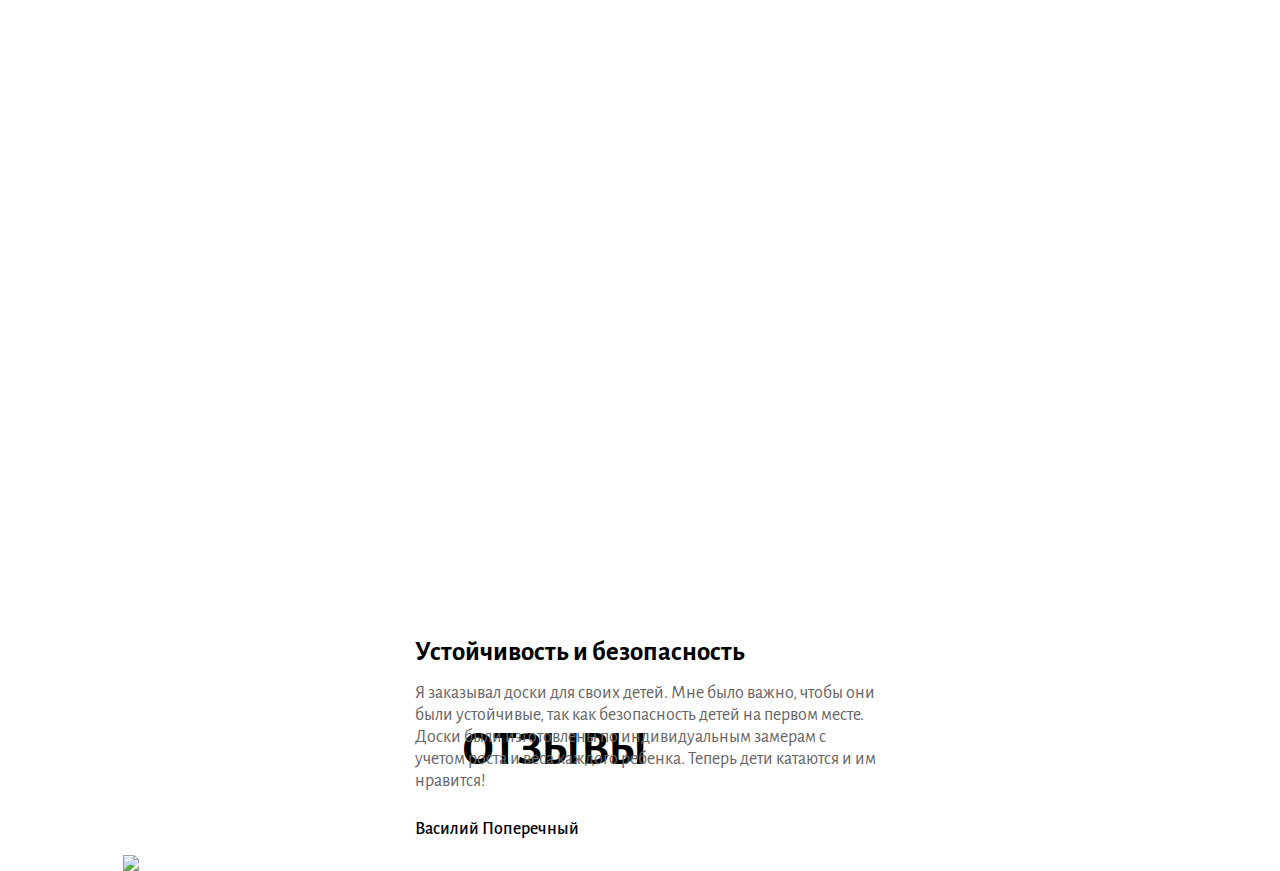
==== commit ee9b209e: "Дописала review,свайпер пока не трогала" ====
--- a/index.html
+++ b/index.html
@@ -57,19 +57,22 @@
         </div>
         <ul class="advantages__list">
             <li class="advantages-item">
-                <div class="advantages-item__img-background"><img class="advantages-item__img" src="img/Perfect.svg"></div>
+                <div class="advantages-item__img-background"><img class="advantages-item__img" src="img/Perfect.svg">
+                </div>
                 <div class="advantages-item__header">Perfect Fit</div>
                 <div class="advantages-item__desc">Мы создаем доски по индивидуальным замерам. Мы учитываем при создании
                     ваш рост, вес и уровень подготовки.</div>
             </li>
             <li class="advantages-item">
-                <div class="advantages-item__img-background"><img class="advantages-item__img advantages-item__img_dist" src="img/strong.svg"></div>
+                <div class="advantages-item__img-background"><img class="advantages-item__img advantages-item__img_dist"
+                        src="img/strong.svg"></div>
                 <div class="advantages-item__header">Strong</div>
                 <div class="advantages-item__desc">Мы используем только качественные и экологичные материалы. Ваша доска
                     прослужит вам долгие годы.</div>
             </li>
             <li class="advantages-item">
-                <div class="advantages-item__img-background"><img class="advantages-item__img advantages-item__img_dist" src="img/unique.svg"></div>
+                <div class="advantages-item__img-background"><img class="advantages-item__img advantages-item__img_dist"
+                        src="img/unique.svg"></div>
                 <div class="advantages-item__header">Unique</div>
                 <div class="advantages-item__desc">Вы станете обладателем уникального серфборда. Доска будет выполнена
                     по вашему уникальному дизайну.</div>
@@ -80,7 +83,8 @@
     <section class="board-karusel">
         <h2 class="visually-hidden">Лонгборд 2.0</h2>
         <div class="board-karusel__desc">
-            <img class="board-karusel__bg" src="img/around-board.svg"> <img class="board-karusel__img" src="img/board.png">
+            <img class="board-karusel__bg" src="img/around-board.svg"> <img class="board-karusel__img"
+                src="img/board.png">
             <div class="board-karusel__setting">ПАРАМЕТРЫ</div>
             <div class="board-karusel__header">Лонгборд 2.0</div>
             <div class="board-karusel__about">Устойчивая доска для новичков. На них легко лежать, сидеть, грести,
@@ -125,6 +129,36 @@
 
         </div>
     </section>
+    <section class="reviews">
+        <h1 class="reviews__header">Отзывы</h1>
+        <div class="review">
+            <img class="reviews__img" src="img/review2.jpg">
+            <div class="review__header">Нереальная скорость</div>
+            <div class="review__text">Я занимаюсь профессиональным спортом. Доверил изготовление доски для соревнований
+                ребятам из Surfboard и не пожалел: 1 место на соревнованиях.
+                Нереальная скорость, устойчивая, удобная и легкая: всё что нужно для победы на соревнованиях!
+
+            </div>
+            <div class="review__author">Марк Брюлов
+            </div>
+
+        </div>
+    </section>
+    <section class="reviews">
+        <h1 class="reviews__header">Отзывы</h1>
+        <div class="review">
+            <img class="reviews__img" src="img/review3.jpg">
+            <div class="review__header">Устойчивость и безопасность</div>
+            <div class="review__text">Я заказывал доски для своих детей. Мне было важно, чтобы они были устойчивые, так
+                как безопасность детей на первом месте. Доски были изготовлены по индивидуальным замерам с учетом роста
+                и веса каждого ребенка. Теперь дети катаются и им нравится!
+            </div>
+            <div class="review__author">Василий Поперечный
+
+            </div>
+
+        </div>
+    </section>
     </main>
 
 </body>
